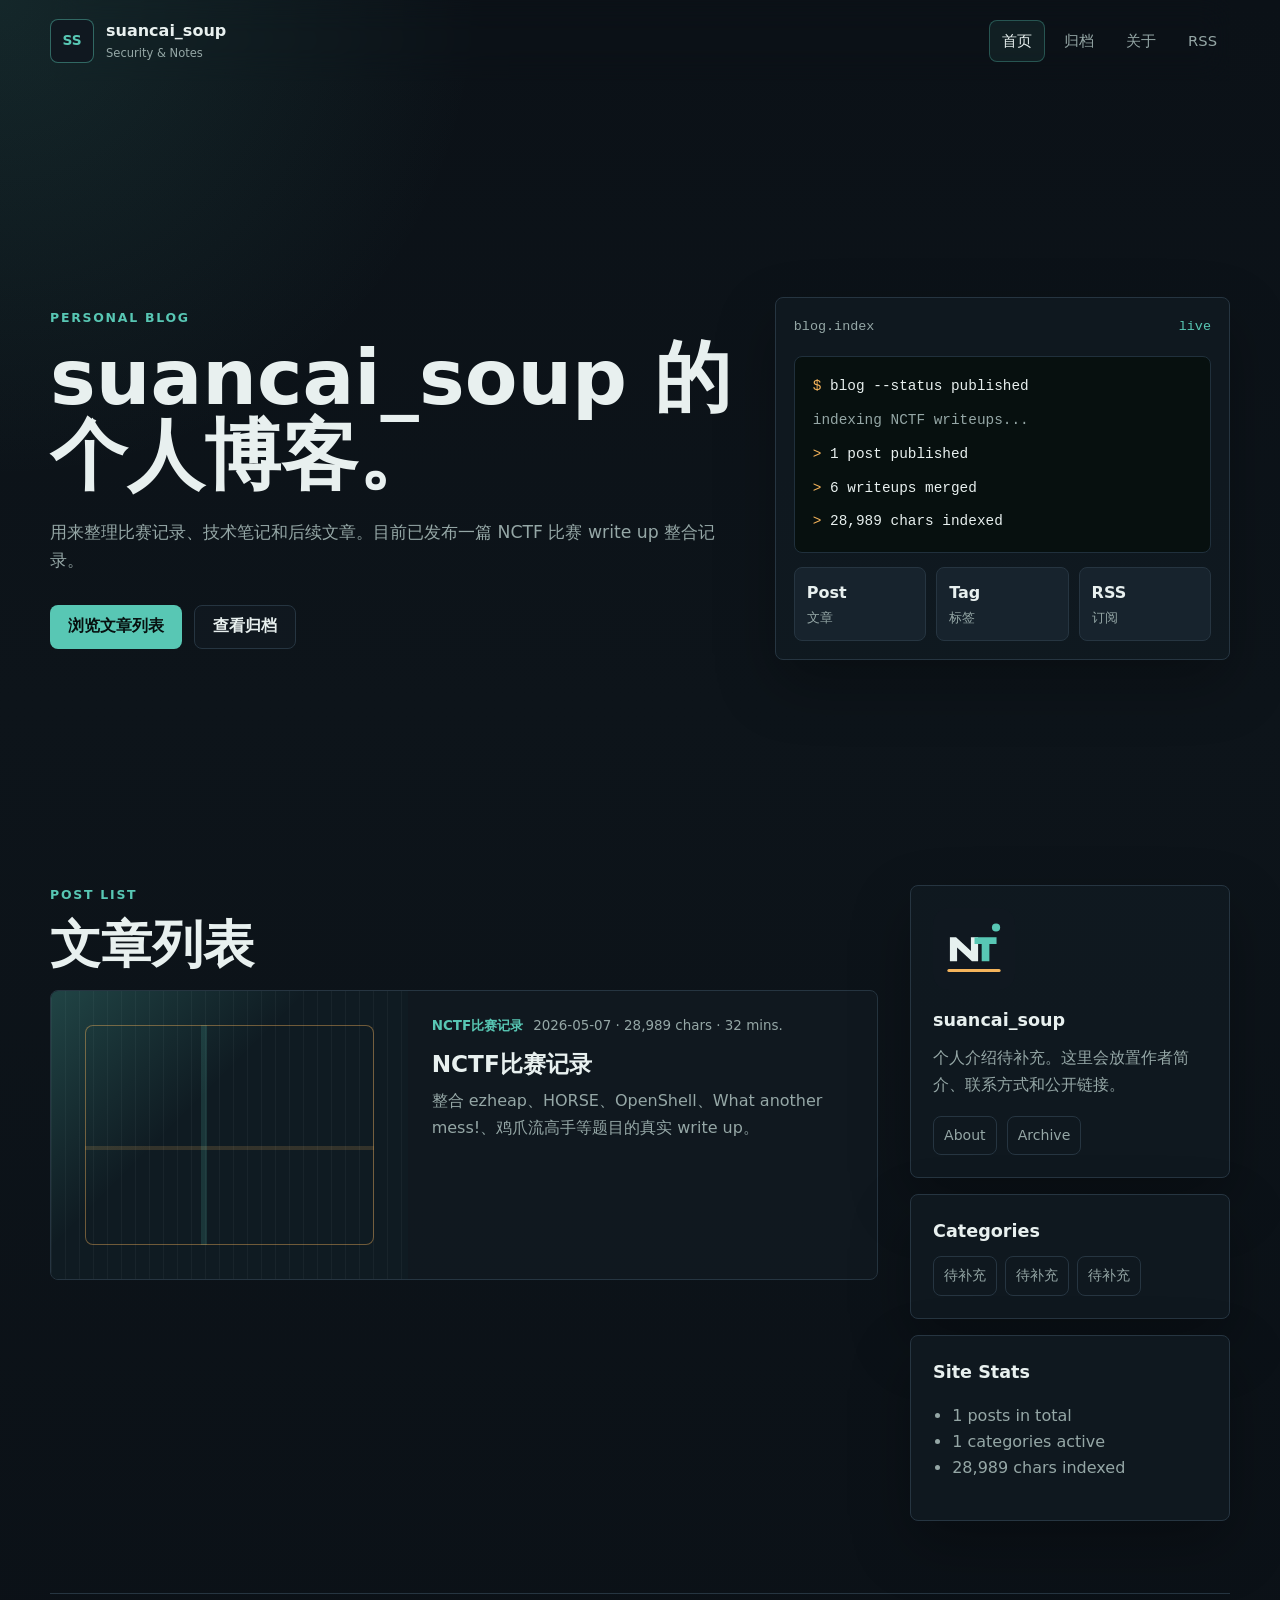
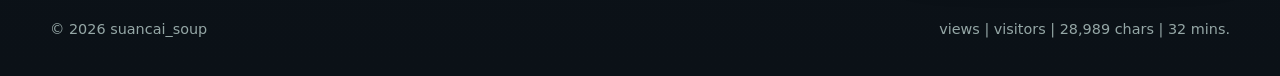
==== index.html @ 4bc26878 "Initial suancai_soup blog with NCTF writeup" ====
<!doctype html>
<html lang="zh-CN">
  <head>
    <meta charset="utf-8">
    <meta name="viewport" content="width=device-width, initial-scale=1">
    <meta name="description" content="suancai_soup 的个人博客。">
    <title>suancai_soup | 网络安全博客</title>
    <link rel="stylesheet" href="assets/css/styles.css">
  </head>
  <body>
    <header class="site-header">
      <a class="brand" href="index.html" aria-label="suancai_soup 首页">
        <span class="brand-mark">SS</span>
        <span>
          <strong>suancai_soup</strong>
          <small>Security & Notes</small>
        </span>
      </a>
      <button class="nav-toggle" type="button" aria-expanded="false" aria-controls="site-nav">
        <span></span>
        <span></span>
        <span></span>
      </button>
      <nav class="site-nav" id="site-nav">
        <a href="index.html" class="active">首页</a>
        <a href="archive.html">归档</a>
        <a href="about.html">关于</a>
        <a href="rss.xml">RSS</a>
      </nav>
    </header>

    <main>
      <section class="hero">
        <div class="hero-copy">
          <p class="eyebrow">Personal Blog</p>
          <h1>suancai_soup 的个人博客。</h1>
          <p class="hero-text">
            用来整理比赛记录、技术笔记和后续文章。目前已发布一篇 NCTF 比赛 write up 整合记录。
          </p>
          <div class="hero-actions">
            <a class="button primary" href="#latest">浏览文章列表</a>
            <a class="button secondary" href="archive.html">查看归档</a>
          </div>
        </div>
        <div class="signal-panel" aria-label="研究状态概览">
          <div class="panel-topline">
            <span>blog.index</span>
            <span class="status-dot">live</span>
          </div>
          <div class="terminal-card">
            <p><span>$</span> blog --status published</p>
            <p class="muted">indexing NCTF writeups...</p>
            <p><span>&gt;</span> 1 post published</p>
            <p><span>&gt;</span> 6 writeups merged</p>
            <p><span>&gt;</span> 28,989 chars indexed</p>
          </div>
          <div class="metrics">
            <div>
              <strong>Post</strong>
              <span>文章</span>
            </div>
            <div>
              <strong>Tag</strong>
              <span>标签</span>
            </div>
            <div>
              <strong>RSS</strong>
              <span>订阅</span>
            </div>
          </div>
        </div>
      </section>

      <section class="content-grid" id="latest">
        <div class="main-column">
          <div class="section-heading">
            <p class="eyebrow">Post List</p>
            <h2>文章列表</h2>
          </div>

          <article class="featured-post">
            <a href="posts/nctf-record.html">
              <div class="post-visual web"></div>
              <div class="post-body">
                <div class="post-meta">
                  <span>NCTF比赛记录</span>
                  <time datetime="2026-05-07">2026-05-07 · 28,989 chars · 32 mins.</time>
                </div>
                <h3>NCTF比赛记录</h3>
                <p>整合 ezheap、HORSE、OpenShell、What another mess!、鸡爪流高手等题目的真实 write up。</p>
              </div>
            </a>
          </article>

          <div class="post-list"></div>
        </div>

        <aside class="side-column" aria-label="侧边信息">
          <section class="profile-card">
            <img src="assets/img/avatar.svg" alt="博客头像">
            <h2>suancai_soup</h2>
            <p>个人介绍待补充。这里会放置作者简介、联系方式和公开链接。</p>
            <div class="social-links">
              <a href="about.html">About</a>
              <a href="archive.html">Archive</a>
            </div>
          </section>

          <section class="topic-card">
            <h2>Categories</h2>
            <div class="tags">
              <a href="archive.html">待补充</a>
              <a href="archive.html">待补充</a>
              <a href="archive.html">待补充</a>
            </div>
          </section>

          <section class="note-card">
            <h2>Site Stats</h2>
            <ul>
              <li>1 posts in total</li>
              <li>1 categories active</li>
              <li>28,989 chars indexed</li>
            </ul>
          </section>
        </aside>
      </section>
    </main>

    <footer class="site-footer">
      <span>© 2026 suancai_soup</span>
      <span>views | visitors | 28,989 chars | 32 mins.</span>
    </footer>

    <script src="assets/js/main.js"></script>
  </body>
</html>
---- assets/css/styles.css ----
:root {
  color-scheme: dark;
  --bg: #0b1117;
  --surface: #111a22;
  --surface-2: #17232d;
  --line: #263541;
  --text: #e8f0ef;
  --muted: #95a7a6;
  --accent: #58c7b4;
  --accent-2: #f5b45b;
  --danger: #ff6b6b;
  --shadow: 0 24px 60px rgba(0, 0, 0, 0.28);
  font-family: Inter, "Microsoft YaHei", "PingFang SC", "Hiragino Sans GB", system-ui, sans-serif;
}

* {
  box-sizing: border-box;
}

html {
  scroll-behavior: smooth;
}

body {
  margin: 0;
  background:
    radial-gradient(circle at top left, rgba(88, 199, 180, 0.12), transparent 30rem),
    linear-gradient(180deg, #0b1117 0%, #0d141a 42%, #0b1117 100%);
  color: var(--text);
  line-height: 1.65;
}

a {
  color: inherit;
  text-decoration: none;
}

img {
  display: block;
  max-width: 100%;
}

.site-header {
  position: sticky;
  top: 0;
  z-index: 20;
  display: flex;
  align-items: center;
  justify-content: space-between;
  gap: 2rem;
  width: min(1180px, calc(100% - 40px));
  margin: 0 auto;
  padding: 18px 0;
  backdrop-filter: blur(16px);
}

.brand {
  display: inline-flex;
  align-items: center;
  gap: 12px;
  min-width: 0;
}

.brand-mark {
  display: grid;
  width: 44px;
  height: 44px;
  place-items: center;
  border: 1px solid rgba(88, 199, 180, 0.46);
  border-radius: 8px;
  background: #101820;
  color: var(--accent);
  font-size: 0.86rem;
  font-weight: 800;
}

.brand strong,
.brand small {
  display: block;
}

.brand strong {
  font-size: 1rem;
  letter-spacing: 0;
}

.brand small {
  color: var(--muted);
  font-size: 0.72rem;
}

.site-nav {
  display: flex;
  align-items: center;
  gap: 6px;
}

.site-nav a {
  border: 1px solid transparent;
  border-radius: 8px;
  color: var(--muted);
  padding: 8px 12px;
  font-size: 0.92rem;
}

.site-nav a:hover,
.site-nav a.active {
  border-color: rgba(88, 199, 180, 0.32);
  color: var(--text);
  background: rgba(88, 199, 180, 0.08);
}

.nav-toggle {
  display: none;
  width: 42px;
  height: 38px;
  border: 1px solid var(--line);
  border-radius: 8px;
  background: var(--surface);
}

.nav-toggle span {
  display: block;
  width: 18px;
  height: 2px;
  margin: 4px auto;
  background: var(--text);
}

.hero {
  display: grid;
  grid-template-columns: minmax(0, 1.08fr) minmax(340px, 0.72fr);
  gap: 42px;
  align-items: center;
  width: min(1180px, calc(100% - 40px));
  min-height: calc(100vh - 96px);
  margin: 0 auto;
  padding: 54px 0 64px;
}

.eyebrow {
  margin: 0 0 10px;
  color: var(--accent);
  font-size: 0.78rem;
  font-weight: 800;
  letter-spacing: 0.14em;
  text-transform: uppercase;
}

h1,
h2,
h3,
p {
  margin-top: 0;
}

.hero h1 {
  max-width: 780px;
  margin-bottom: 22px;
  font-size: clamp(2.6rem, 6vw, 5.6rem);
  line-height: 1.02;
  letter-spacing: 0;
}

.hero-text {
  max-width: 680px;
  color: var(--muted);
  font-size: 1.08rem;
}

.hero-actions {
  display: flex;
  flex-wrap: wrap;
  gap: 12px;
  margin-top: 30px;
}

.button {
  display: inline-flex;
  align-items: center;
  justify-content: center;
  min-height: 44px;
  border-radius: 8px;
  padding: 0 18px;
  font-weight: 700;
}

.button.primary {
  background: var(--accent);
  color: #07100f;
}

.button.secondary {
  border: 1px solid var(--line);
  background: rgba(17, 26, 34, 0.72);
  color: var(--text);
}

.signal-panel,
.profile-card,
.topic-card,
.note-card,
.about-card {
  border: 1px solid var(--line);
  border-radius: 8px;
  background: rgba(17, 26, 34, 0.82);
  box-shadow: var(--shadow);
}

.signal-panel {
  padding: 18px;
}

.panel-topline {
  display: flex;
  justify-content: space-between;
  margin-bottom: 18px;
  color: var(--muted);
  font-family: "SFMono-Regular", Consolas, monospace;
  font-size: 0.84rem;
}

.status-dot {
  color: var(--accent);
}

.terminal-card {
  border: 1px solid #20303c;
  border-radius: 8px;
  background: #07100f;
  padding: 18px;
  font-family: "SFMono-Regular", Consolas, monospace;
  font-size: 0.9rem;
}

.terminal-card p {
  margin: 0 0 10px;
}

.terminal-card p:last-child {
  margin-bottom: 0;
}

.terminal-card span {
  color: var(--accent-2);
}

.muted {
  color: var(--muted);
}

.metrics {
  display: grid;
  grid-template-columns: repeat(3, 1fr);
  gap: 10px;
  margin-top: 14px;
}

.metrics div {
  min-width: 0;
  border: 1px solid var(--line);
  border-radius: 8px;
  padding: 12px;
  background: var(--surface-2);
}

.metrics strong,
.metrics span {
  display: block;
}

.metrics span {
  color: var(--muted);
  font-size: 0.8rem;
}

.content-grid {
  display: grid;
  grid-template-columns: minmax(0, 1fr) 320px;
  gap: 32px;
  width: min(1180px, calc(100% - 40px));
  margin: 0 auto 72px;
}

.section-heading {
  margin-bottom: 18px;
}

.section-heading h2,
.page-title h1 {
  margin-bottom: 0;
  font-size: clamp(2rem, 4vw, 3.4rem);
  line-height: 1.1;
}

.featured-post a,
.post-row a {
  display: grid;
  border: 1px solid var(--line);
  border-radius: 8px;
  background: rgba(17, 26, 34, 0.78);
  overflow: hidden;
}

.featured-post a {
  grid-template-columns: 0.76fr 1fr;
  min-height: 290px;
}

.post-visual {
  min-height: 260px;
  background:
    linear-gradient(135deg, rgba(88, 199, 180, 0.24), transparent 40%),
    repeating-linear-gradient(90deg, rgba(255, 255, 255, 0.04) 0 1px, transparent 1px 14px),
    #0f1b22;
  position: relative;
}

.post-visual::after {
  content: "";
  position: absolute;
  inset: 34px;
  border: 1px solid rgba(245, 180, 91, 0.42);
  border-radius: 8px;
  background:
    linear-gradient(90deg, transparent 0 40%, rgba(88, 199, 180, 0.16) 40% 42%, transparent 42%),
    linear-gradient(180deg, transparent 0 55%, rgba(245, 180, 91, 0.16) 55% 57%, transparent 57%);
}

.post-body,
.post-row a {
  padding: 24px;
}

.post-meta {
  display: flex;
  flex-wrap: wrap;
  gap: 10px;
  align-items: center;
  color: var(--muted);
  font-size: 0.84rem;
}

.post-meta span {
  color: var(--accent);
  font-weight: 800;
}

.featured-post h3,
.post-row h3 {
  margin: 12px 0 10px;
  font-size: 1.45rem;
  line-height: 1.25;
}

.featured-post p,
.post-row p,
.profile-card p,
.note-card li,
.about-card p,
.page-title p,
.article p,
.article li {
  color: var(--muted);
}

.post-list {
  display: grid;
  gap: 14px;
  margin-top: 16px;
}

.post-row a {
  grid-template-columns: minmax(0, 1fr) auto;
  gap: 18px;
  align-items: center;
}

.post-row p {
  margin-bottom: 0;
}

.read-more {
  display: inline-grid;
  width: 48px;
  height: 48px;
  place-items: center;
  border: 1px solid var(--line);
  border-radius: 8px;
  color: var(--accent);
  font-size: 0.84rem;
}

.side-column {
  display: grid;
  align-content: start;
  gap: 16px;
}

.profile-card,
.topic-card,
.note-card,
.about-card {
  padding: 22px;
}

.profile-card img {
  width: 82px;
  height: 82px;
  margin-bottom: 16px;
  border-radius: 8px;
}

.profile-card h2,
.topic-card h2,
.note-card h2,
.about-card h2,
.timeline h2 {
  margin-bottom: 10px;
  font-size: 1.1rem;
}

.social-links {
  display: flex;
  gap: 10px;
  margin-top: 18px;
}

.social-links a,
.tags a {
  border: 1px solid var(--line);
  border-radius: 8px;
  padding: 7px 10px;
  color: var(--muted);
  font-size: 0.88rem;
}

.tags {
  display: flex;
  flex-wrap: wrap;
  gap: 8px;
}

.note-card ul,
.article ul {
  padding-left: 1.2rem;
}

.page-shell,
.article-shell {
  width: min(980px, calc(100% - 40px));
  margin: 0 auto;
  padding: 64px 0 74px;
}

.page-title {
  margin-bottom: 38px;
}

.archive-list {
  border-top: 1px solid var(--line);
}

.archive-year h2 {
  margin: 30px 0 16px;
  color: var(--accent-2);
}

.archive-year article {
  display: grid;
  grid-template-columns: 84px minmax(0, 1fr);
  gap: 20px;
  border-bottom: 1px solid var(--line);
  padding: 18px 0;
}

.archive-year time {
  color: var(--muted);
  font-family: "SFMono-Regular", Consolas, monospace;
}

.archive-year a {
  display: block;
  margin-bottom: 4px;
  font-size: 1.1rem;
  font-weight: 800;
}

.archive-year span {
  color: var(--muted);
  font-size: 0.88rem;
}

.about-grid {
  display: grid;
  grid-template-columns: repeat(3, 1fr);
  gap: 16px;
}

.timeline {
  margin-top: 34px;
  border: 1px solid var(--line);
  border-radius: 8px;
  background: rgba(17, 26, 34, 0.58);
  padding: 24px;
}

.timeline-item {
  display: grid;
  grid-template-columns: 48px minmax(0, 1fr);
  gap: 16px;
  border-top: 1px solid var(--line);
  padding: 18px 0;
}

.timeline-item:last-child {
  padding-bottom: 0;
}

.timeline-item span {
  color: var(--accent);
  font-family: "SFMono-Regular", Consolas, monospace;
  font-weight: 800;
}

.timeline-item h3 {
  margin-bottom: 4px;
}

.article {
  max-width: 800px;
  margin: 0 auto;
}

.article-header {
  margin-bottom: 26px;
}

.article-header h1 {
  margin: 12px 0 16px;
  font-size: clamp(2.2rem, 5vw, 4rem);
  line-height: 1.08;
}

.article-toc {
  display: flex;
  flex-wrap: wrap;
  gap: 10px;
  margin: 24px 0 36px;
}

.article-toc a {
  border: 1px solid var(--line);
  border-radius: 8px;
  padding: 8px 12px;
  color: var(--muted);
}

.article section {
  margin-top: 34px;
}

.article h2 {
  margin-bottom: 10px;
}

pre {
  position: relative;
  overflow: auto;
  border: 1px solid var(--line);
  border-radius: 8px;
  background: #07100f;
  padding: 18px;
}

code {
  color: #d9ede8;
  font-family: "SFMono-Regular", Consolas, monospace;
  font-size: 0.9rem;
}

.copy-button {
  position: absolute;
  top: 10px;
  right: 10px;
  border: 1px solid var(--line);
  border-radius: 8px;
  background: var(--surface);
  color: var(--muted);
  padding: 5px 8px;
  cursor: pointer;
}

.site-footer {
  display: flex;
  justify-content: space-between;
  gap: 18px;
  width: min(1180px, calc(100% - 40px));
  margin: 0 auto;
  border-top: 1px solid var(--line);
  padding: 24px 0 34px;
  color: var(--muted);
  font-size: 0.9rem;
}

.featured-post a:hover,
.post-row a:hover,
.social-links a:hover,
.tags a:hover,
.article-toc a:hover {
  border-color: rgba(88, 199, 180, 0.42);
  background-color: rgba(88, 199, 180, 0.08);
}

@media (max-width: 900px) {
  .hero,
  .content-grid,
  .featured-post a,
  .about-grid {
    grid-template-columns: 1fr;
  }

  .hero {
    min-height: auto;
    padding-top: 38px;
  }

  .signal-panel {
    max-width: 620px;
  }
}

@media (max-width: 720px) {
  .site-header {
    width: min(100% - 28px, 1180px);
  }

  .nav-toggle {
    display: block;
  }

  .site-nav {
    position: absolute;
    top: 74px;
    right: 0;
    left: 0;
    display: none;
    flex-direction: column;
    align-items: stretch;
    border: 1px solid var(--line);
    border-radius: 8px;
    background: rgba(17, 26, 34, 0.96);
    padding: 10px;
  }

  .site-nav.open {
    display: flex;
  }

  .hero,
  .content-grid,
  .page-shell,
  .article-shell,
  .site-footer {
    width: min(100% - 28px, 1180px);
  }

  .hero h1 {
    font-size: clamp(2.35rem, 12vw, 3.6rem);
  }

  .metrics {
    grid-template-columns: 1fr;
  }

  .post-row a {
    grid-template-columns: 1fr;
  }

  .read-more {
    width: 100%;
  }

  .archive-year article {
    grid-template-columns: 1fr;
    gap: 6px;
  }

  .site-footer {
    flex-direction: column;
  }
}
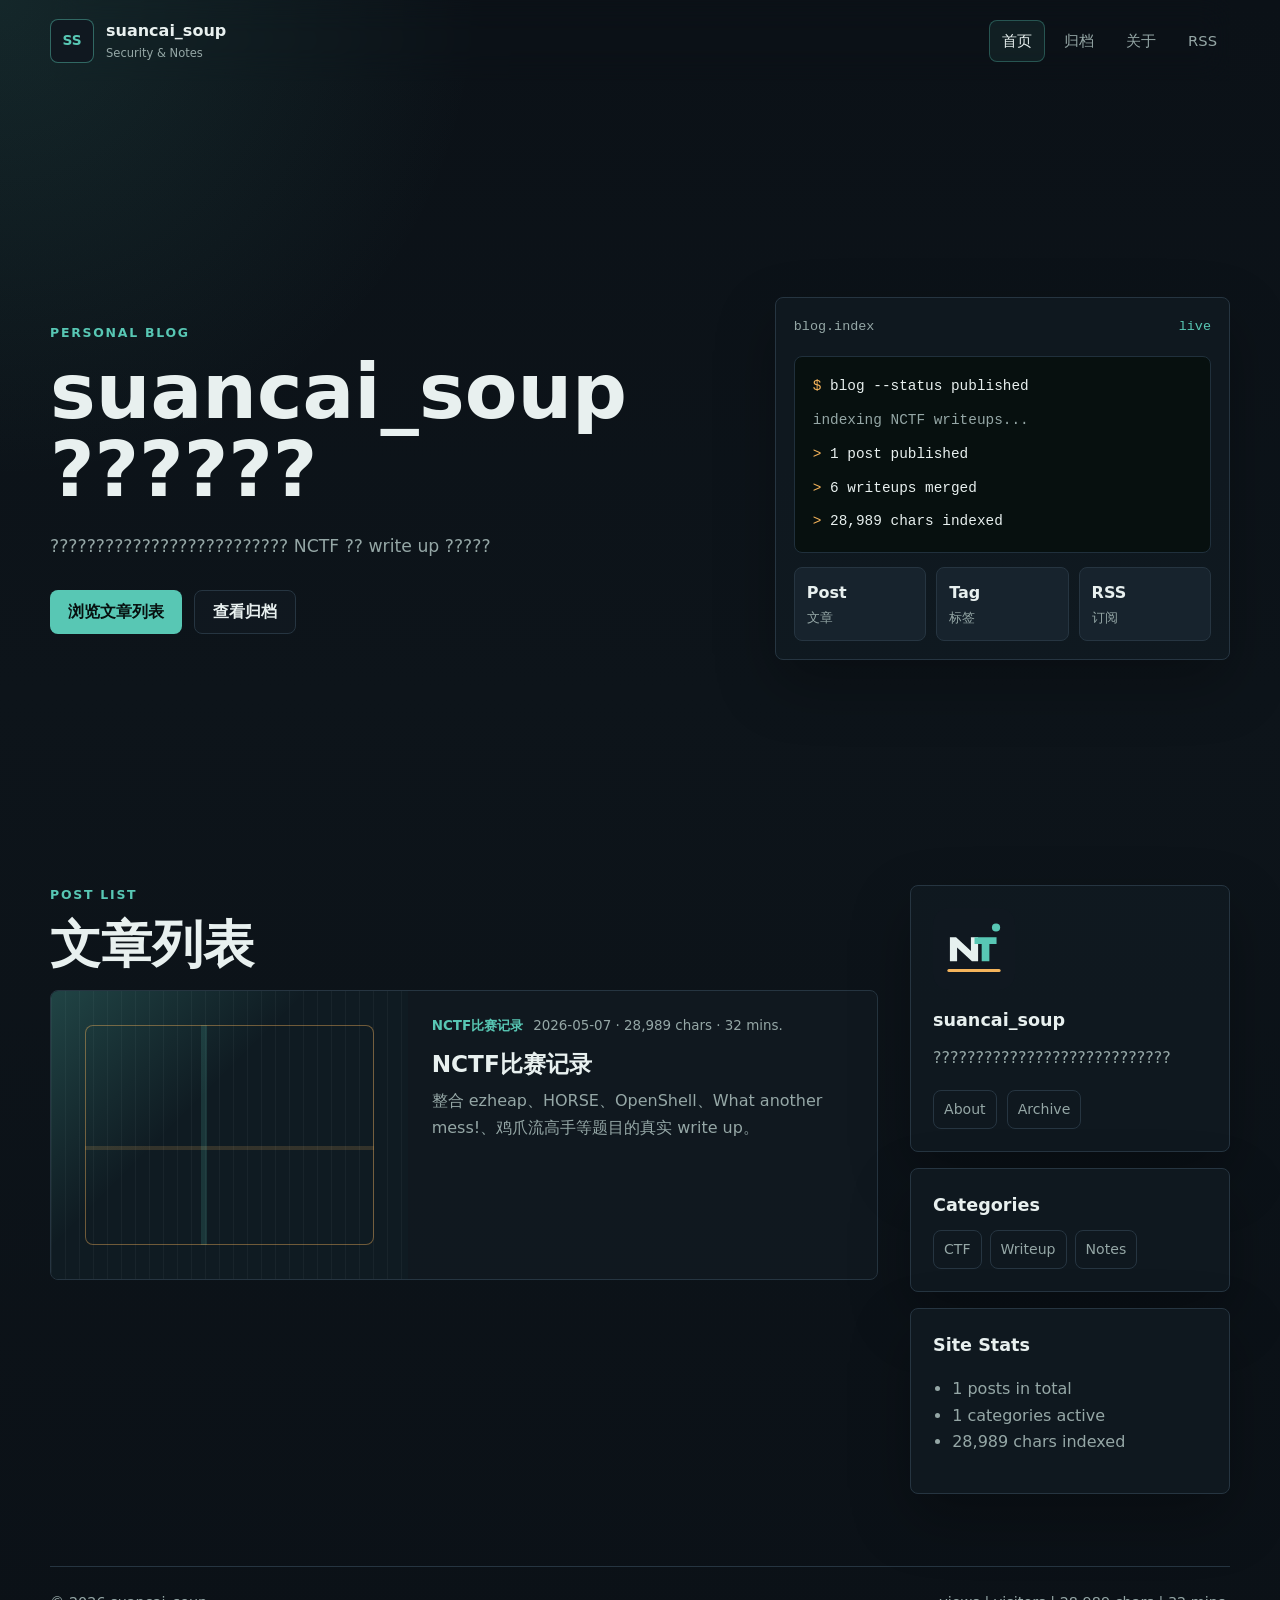
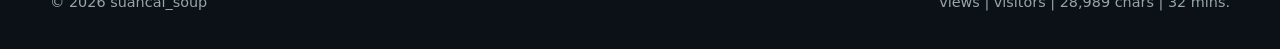
==== commit ccf5d9c7: "Add admin-editable site settings" ====
--- a/index.html
+++ b/index.html
@@ -12,8 +12,8 @@
       <a class="brand" href="index.html" aria-label="suancai_soup 首页">
         <span class="brand-mark">SS</span>
         <span>
-          <strong>suancai_soup</strong>
-          <small>Security & Notes</small>
+          <strong data-site-brand>suancai_soup</strong>
+          <small data-site-tagline>Security & Notes</small>
         </span>
       </a>
       <button class="nav-toggle" type="button" aria-expanded="false" aria-controls="site-nav">
@@ -32,9 +32,9 @@
     <main>
       <section class="hero">
         <div class="hero-copy">
-          <p class="eyebrow">Personal Blog</p>
-          <h1>suancai_soup 的个人博客。</h1>
-          <p class="hero-text">
+          <p class="eyebrow" data-site-field="heroEyebrow">Personal Blog</p>
+          <h1 data-site-field="heroTitle">suancai_soup 的个人博客。</h1>
+          <p class="hero-text" data-site-field="heroText">
             用来整理比赛记录、技术笔记和后续文章。目前已发布一篇 NCTF 比赛 write up 整合记录。
           </p>
           <div class="hero-actions">
@@ -98,9 +98,9 @@
         <aside class="side-column" aria-label="侧边信息">
           <section class="profile-card">
             <img src="assets/img/avatar.svg" alt="博客头像">
-            <h2>suancai_soup</h2>
-            <p>个人介绍待补充。这里会放置作者简介、联系方式和公开链接。</p>
-            <div class="social-links">
+            <h2 data-site-field="profileName">suancai_soup</h2>
+            <p data-site-field="profileBio">个人介绍待补充。这里会放置作者简介、联系方式和公开链接。</p>
+            <div class="social-links" data-site-list="links">
               <a href="about.html">About</a>
               <a href="archive.html">Archive</a>
             </div>
@@ -108,7 +108,7 @@
 
           <section class="topic-card">
             <h2>Categories</h2>
-            <div class="tags">
+            <div class="tags" data-site-list="categories">
               <a href="archive.html">待补充</a>
               <a href="archive.html">待补充</a>
               <a href="archive.html">待补充</a>
@@ -132,6 +132,7 @@
       <span>views | visitors | 28,989 chars | 32 mins.</span>
     </footer>
 
+    <script src="assets/js/site-data.js"></script>
     <script src="assets/js/main.js"></script>
   </body>
 </html>
--- a/assets/css/styles.css
+++ b/assets/css/styles.css
@@ -591,6 +591,74 @@
   cursor: pointer;
 }
 
+.admin-shell {
+  max-width: 920px;
+}
+
+.admin-panel {
+  border: 1px solid var(--line);
+  border-radius: 8px;
+  background: rgba(17, 26, 34, 0.82);
+  box-shadow: var(--shadow);
+  padding: 24px;
+  margin-bottom: 18px;
+}
+
+.admin-panel.hidden {
+  display: none;
+}
+
+.admin-topline {
+  display: flex;
+  align-items: center;
+  justify-content: space-between;
+  gap: 18px;
+  margin-bottom: 18px;
+}
+
+.admin-form {
+  display: grid;
+  gap: 16px;
+}
+
+.admin-form label {
+  display: grid;
+  gap: 7px;
+  color: var(--muted);
+  font-size: 0.9rem;
+  font-weight: 700;
+}
+
+.admin-form input,
+.admin-form textarea {
+  width: 100%;
+  border: 1px solid var(--line);
+  border-radius: 8px;
+  background: #07100f;
+  color: var(--text);
+  padding: 11px 12px;
+  font: inherit;
+}
+
+.admin-form textarea {
+  resize: vertical;
+}
+
+.admin-actions {
+  display: flex;
+  flex-wrap: wrap;
+  gap: 12px;
+}
+
+.admin-message {
+  color: var(--accent);
+  min-height: 1.5em;
+}
+
+.admin-message.error {
+  color: var(--danger);
+}
+
 .site-footer {
   display: flex;
   justify-content: space-between;
